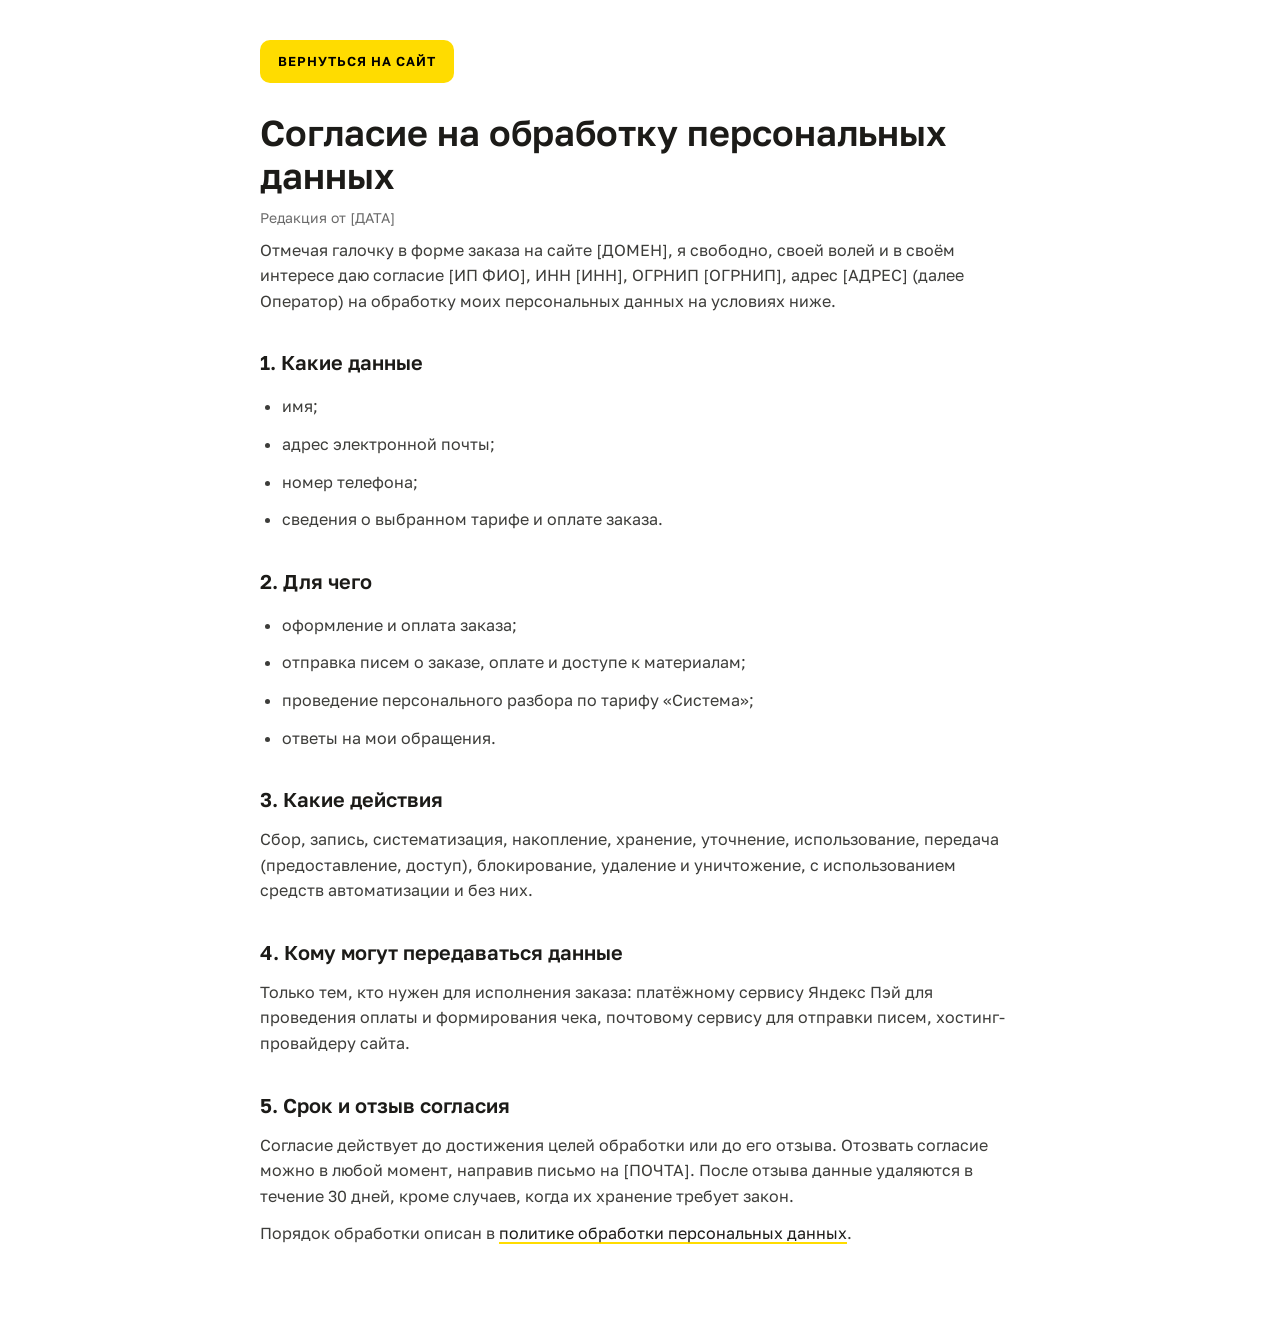
==== consent.html @ 59a82898 "Сверка с docx и примером: кнопка в финале, повтор видео, согласие на обработку данных, единый шрифт " ====
<!DOCTYPE html>
<html lang="ru">
<head>
<meta charset="utf-8">
<meta name="viewport" content="width=device-width, initial-scale=1">
<link rel="icon" type="image/png" href="img/favicon.png">
<title>Согласие на обработку персональных данных</title>
<style>
@font-face{font-family:'Golos Text';font-weight:400;font-display:swap;src:url(fonts/golos-400-cyrillic.woff2) format('woff2');unicode-range:U+0301,U+0400-045F,U+0490-0491,U+04B0-04B1,U+2116}
@font-face{font-family:'Golos Text';font-weight:400;font-display:swap;src:url(fonts/golos-400-latin.woff2) format('woff2');unicode-range:U+0000-00FF,U+2000-206F,U+2191}
@font-face{font-family:'Golos Text';font-weight:600;font-display:swap;src:url(fonts/golos-600-cyrillic.woff2) format('woff2');unicode-range:U+0301,U+0400-045F,U+0490-0491,U+04B0-04B1,U+2116}
@font-face{font-family:'Golos Text';font-weight:600;font-display:swap;src:url(fonts/golos-600-latin.woff2) format('woff2');unicode-range:U+0000-00FF,U+2000-206F,U+2191}
body{margin:0;background:#fff;color:#1c1b18;font-family:'Golos Text',Arial,sans-serif;font-size:16px;line-height:1.6}
.wrap{max-width:760px;margin:0 auto;padding:40px 20px 72px}
h1{font-size:clamp(26px,4vw,36px);line-height:1.2;font-weight:600;margin:0 0 10px}
h2{font-size:20px;font-weight:600;margin:32px 0 12px}
p,li{color:#3d3d3a;margin:0 0 12px}
ul{padding-left:22px}
a{color:#1c1b18;text-decoration-color:#ffdc00;text-decoration-thickness:2px;text-underline-offset:3px}
.back{display:inline-block;margin-bottom:28px;font-size:13px;font-weight:600;letter-spacing:1px;text-transform:uppercase;text-decoration:none;color:#000;background:#ffdc00;padding:11px 18px;border-radius:10px}
.date{color:#6b6b6b;font-size:14px;margin-bottom:8px}
@media(max-width:560px){.wrap{padding-top:24px}h2{font-size:18px;margin-top:26px}}
</style>
</head>
<body>
<div class="wrap">
<a class="back" href="index.html">Вернуться на сайт</a>
<h1>Согласие на обработку персональных данных</h1>
<p class="date">Редакция от [ДАТА]</p>

<p>Отмечая галочку в форме заказа на сайте [ДОМЕН], я свободно, своей волей и в своём интересе даю согласие [ИП ФИО], ИНН [ИНН], ОГРНИП [ОГРНИП], адрес [АДРЕС] (далее Оператор) на обработку моих персональных данных на условиях ниже.</p>

<h2>1. Какие данные</h2>
<ul>
  <li>имя;</li>
  <li>адрес электронной почты;</li>
  <li>номер телефона;</li>
  <li>сведения о выбранном тарифе и оплате заказа.</li>
</ul>

<h2>2. Для чего</h2>
<ul>
  <li>оформление и оплата заказа;</li>
  <li>отправка писем о заказе, оплате и доступе к материалам;</li>
  <li>проведение персонального разбора по тарифу «Система»;</li>
  <li>ответы на мои обращения.</li>
</ul>

<h2>3. Какие действия</h2>
<p>Сбор, запись, систематизация, накопление, хранение, уточнение, использование, передача (предоставление, доступ), блокирование, удаление и уничтожение, с использованием средств автоматизации и без них.</p>

<h2>4. Кому могут передаваться данные</h2>
<p>Только тем, кто нужен для исполнения заказа: платёжному сервису Яндекс Пэй для проведения оплаты и формирования чека, почтовому сервису для отправки писем, хостинг-провайдеру сайта.</p>

<h2>5. Срок и отзыв согласия</h2>
<p>Согласие действует до достижения целей обработки или до его отзыва. Отозвать согласие можно в любой момент, направив письмо на [ПОЧТА]. После отзыва данные удаляются в течение 30 дней, кроме случаев, когда их хранение требует закон.</p>

<p>Порядок обработки описан в <a href="privacy.html">политике обработки персональных данных</a>.</p>
</div>
</body>
</html>
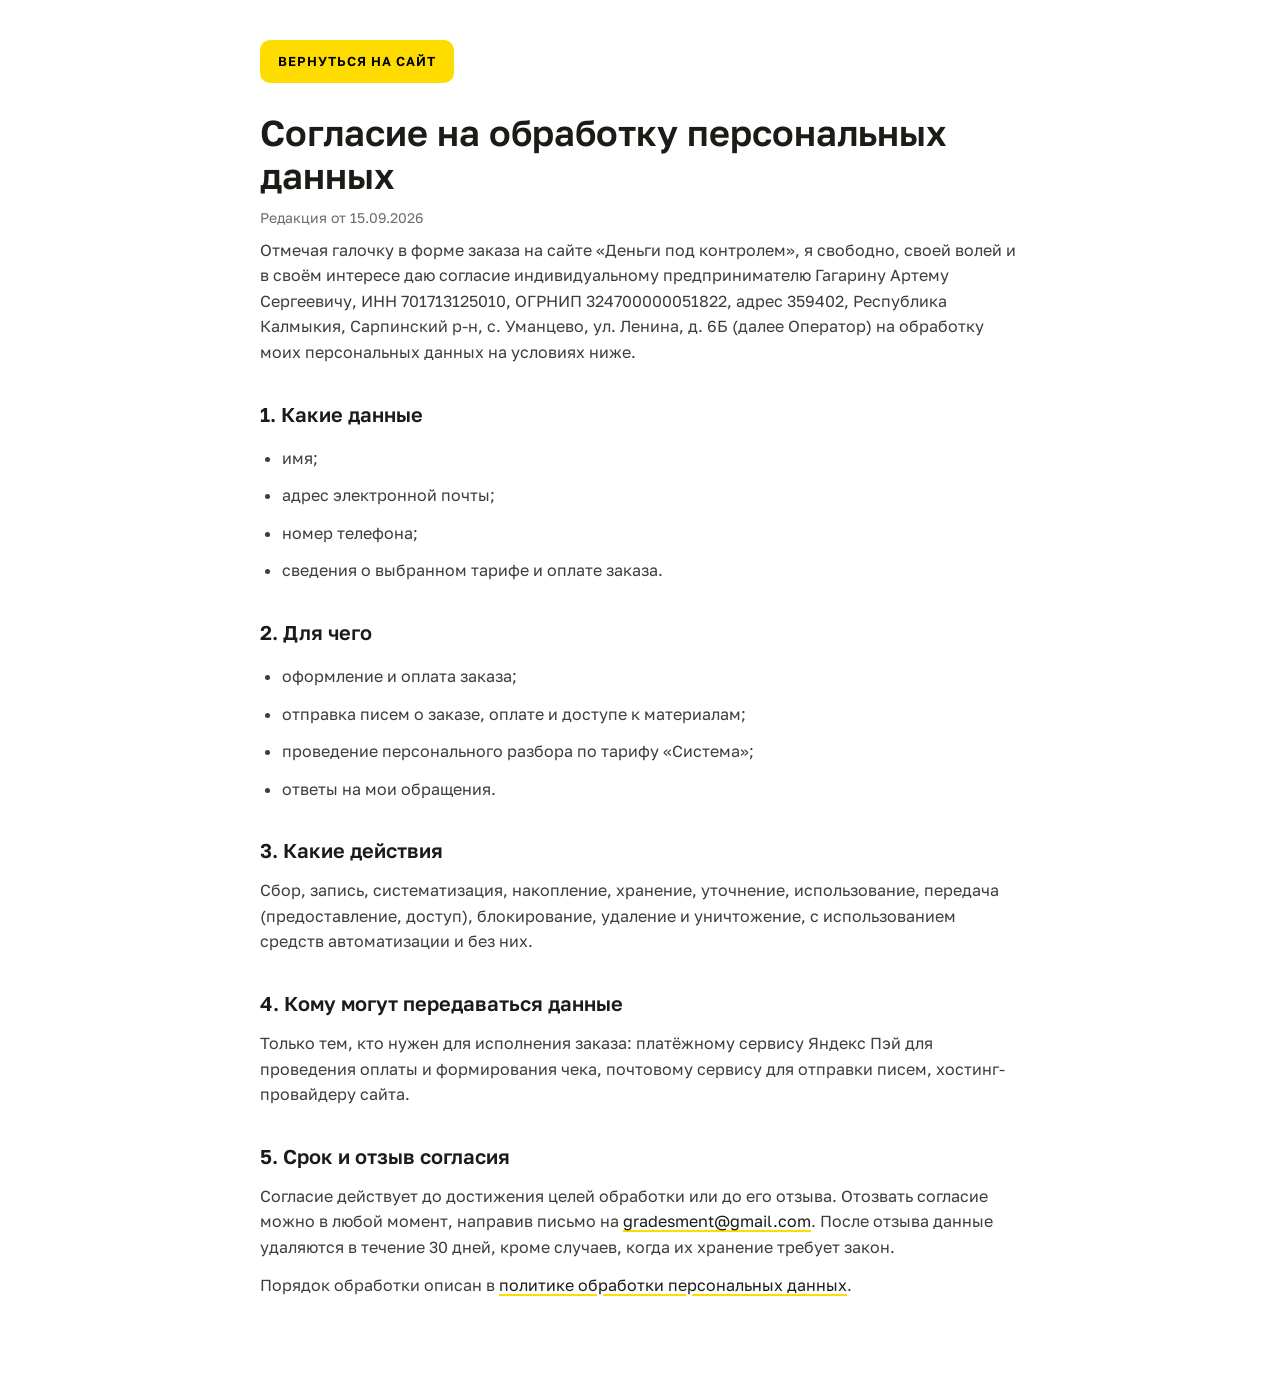
==== commit 0f7aa5c7: "Правки клиента 15.09: видео, автор, реквизиты, иконки 720px, плавные ответы, полужирный шрифт Co-Aut" ====
--- a/consent.html
+++ b/consent.html
@@ -7,8 +7,8 @@
 <title>Согласие на обработку персональных данных</title>
 <style>
 @font-face{font-family:'Golos Text';font-weight:400;font-display:swap;src:url(fonts/golos-400-cyrillic.woff2) format('woff2');unicode-range:U+0301,U+0400-045F,U+0490-0491,U+04B0-04B1,U+2116}
+@font-face{font-family:'Golos Text';font-weight:600;font-display:swap;src:url(fonts/golos-600-cyrillic.woff2) format('woff2');unicode-range:U+0301,U+0400-045F,U+0490-0491,U+04B0-04B1,U+2116}
 @font-face{font-family:'Golos Text';font-weight:400;font-display:swap;src:url(fonts/golos-400-latin.woff2) format('woff2');unicode-range:U+0000-00FF,U+2000-206F,U+2191}
-@font-face{font-family:'Golos Text';font-weight:600;font-display:swap;src:url(fonts/golos-600-cyrillic.woff2) format('woff2');unicode-range:U+0301,U+0400-045F,U+0490-0491,U+04B0-04B1,U+2116}
 @font-face{font-family:'Golos Text';font-weight:600;font-display:swap;src:url(fonts/golos-600-latin.woff2) format('woff2');unicode-range:U+0000-00FF,U+2000-206F,U+2191}
 body{margin:0;background:#fff;color:#1c1b18;font-family:'Golos Text',Arial,sans-serif;font-size:16px;line-height:1.6}
 .wrap{max-width:760px;margin:0 auto;padding:40px 20px 72px}
@@ -26,9 +26,9 @@
 <div class="wrap">
 <a class="back" href="index.html">Вернуться на сайт</a>
 <h1>Согласие на обработку персональных данных</h1>
-<p class="date">Редакция от [ДАТА]</p>
+<p class="date">Редакция от 15.09.2026</p>
 
-<p>Отмечая галочку в форме заказа на сайте [ДОМЕН], я свободно, своей волей и в своём интересе даю согласие [ИП ФИО], ИНН [ИНН], ОГРНИП [ОГРНИП], адрес [АДРЕС] (далее Оператор) на обработку моих персональных данных на условиях ниже.</p>
+<p>Отмечая галочку в форме заказа на сайте «Деньги под контролем», я свободно, своей волей и в своём интересе даю согласие индивидуальному предпринимателю Гагарину Артему Сергеевичу, ИНН 701713125010, ОГРНИП 324700000051822, адрес 359402, Республика Калмыкия, Сарпинский р-н, с. Уманцево, ул. Ленина, д. 6Б (далее Оператор) на обработку моих персональных данных на условиях ниже.</p>
 
 <h2>1. Какие данные</h2>
 <ul>
@@ -53,7 +53,7 @@
 <p>Только тем, кто нужен для исполнения заказа: платёжному сервису Яндекс Пэй для проведения оплаты и формирования чека, почтовому сервису для отправки писем, хостинг-провайдеру сайта.</p>
 
 <h2>5. Срок и отзыв согласия</h2>
-<p>Согласие действует до достижения целей обработки или до его отзыва. Отозвать согласие можно в любой момент, направив письмо на [ПОЧТА]. После отзыва данные удаляются в течение 30 дней, кроме случаев, когда их хранение требует закон.</p>
+<p>Согласие действует до достижения целей обработки или до его отзыва. Отозвать согласие можно в любой момент, направив письмо на <a href="mailto:gradesment@gmail.com">gradesment@gmail.com</a>. После отзыва данные удаляются в течение 30 дней, кроме случаев, когда их хранение требует закон.</p>
 
 <p>Порядок обработки описан в <a href="privacy.html">политике обработки персональных данных</a>.</p>
 </div>
